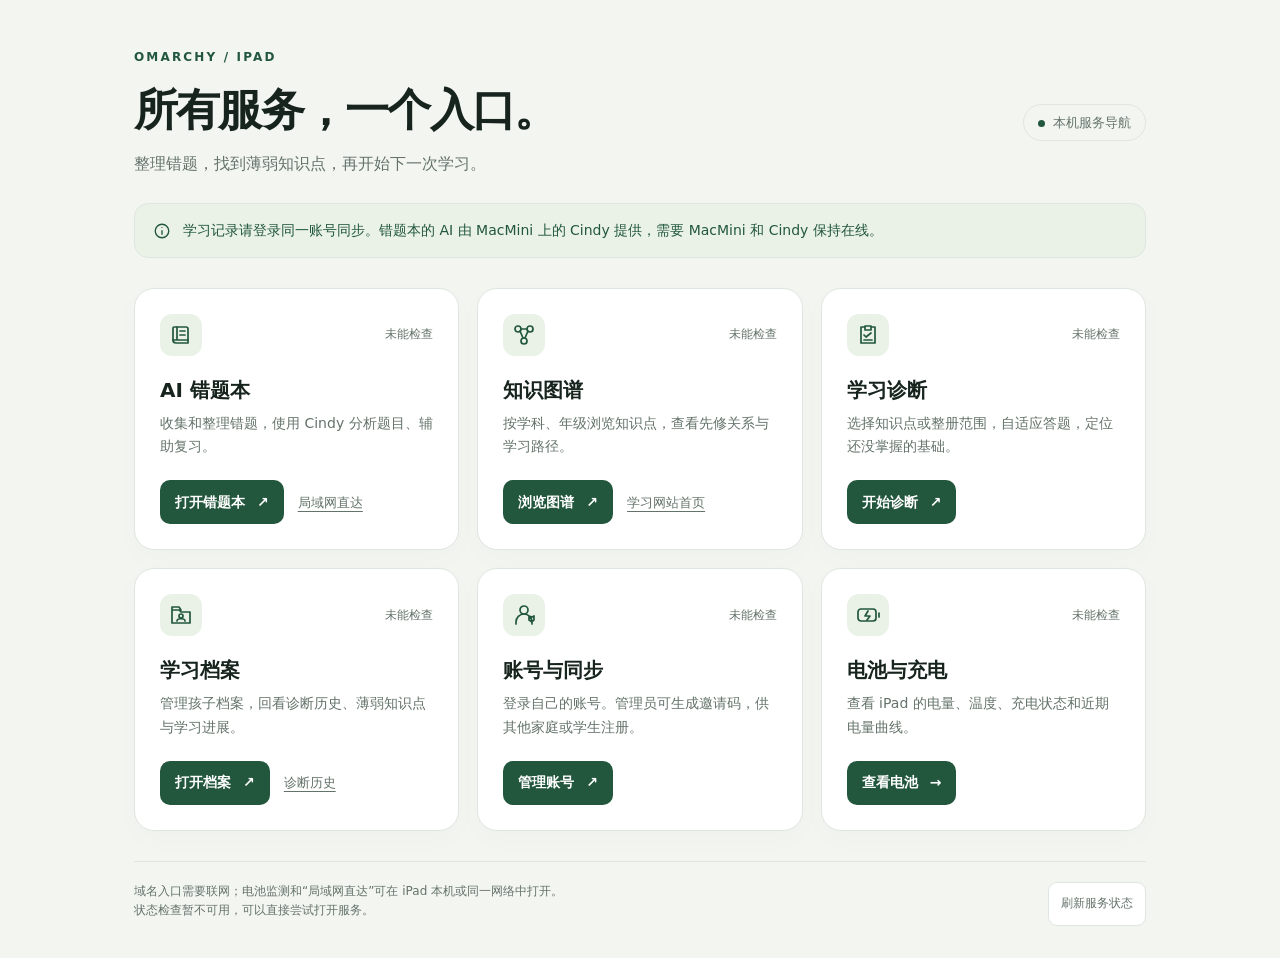
==== extras/ipad-services/omarchy-home.html @ 7aae1955 "Add local Omarchy service homepage and application shortcut Assisted-by: Cindy (https://cindy.app)" ====
<!doctype html>
<html lang="zh-CN">
<head>
<meta charset="utf-8"><meta name="viewport" content="width=device-width,initial-scale=1">
<meta name="color-scheme" content="light dark"><title>Omarchy · 服务首页</title>
<link rel="icon" href="data:image/svg+xml,%3Csvg xmlns='http://www.w3.org/2000/svg' viewBox='0 0 64 64'%3E%3Crect width='64' height='64' rx='16' fill='%23134134'/%3E%3Cpath d='M16 21h32v24H16zM24 13v16M40 13v16M25 38h14' fill='none' stroke='white' stroke-width='4' stroke-linecap='round'/%3E%3C/svg%3E">
<style>
:root{--page:#f3f5f1;--card:#fff;--ink:#17241e;--muted:#64736a;--line:#dfe6df;--accent:#22573d;--tint:#eaf2e8;--shadow:0 8px 30px #17241e05}
*{box-sizing:border-box}body{margin:0;background:var(--page);color:var(--ink);font:16px/1.65 system-ui,-apple-system,"Noto Sans CJK SC",sans-serif}a{color:inherit}a:focus-visible,button:focus-visible{outline:3px solid var(--accent);outline-offset:5px}main{max-width:1060px;margin:auto;padding:48px 24px 32px}.eyebrow{font-size:12px;letter-spacing:.18em;font-weight:700;color:var(--accent)}.masthead{display:flex;justify-content:space-between;gap:20px;align-items:center}h1{font-size:clamp(30px,5vw,44px);line-height:1.25;letter-spacing:-.04em;margin:14px 0}header p{margin:0;color:var(--muted);max-width:620px}.device{border:1px solid var(--line);border-radius:999px;padding:7px 14px;white-space:nowrap;font-size:13px;color:var(--muted)}.device:before{content:"";display:inline-block;width:7px;height:7px;background:var(--accent);border-radius:50%;margin-right:8px}.intro{margin:26px 0 30px;padding:15px 18px;border:1px solid var(--line);border-radius:14px;display:flex;gap:12px;align-items:flex-start;background:var(--tint);font-size:14px;color:var(--accent)}.intro svg{flex:none;margin-top:3px}.grid{display:grid;grid-template-columns:repeat(3,minmax(0,1fr));gap:18px}.card{display:flex;flex-direction:column;align-items:flex-start;background:var(--card);border:1px solid var(--line);border-radius:20px;padding:25px;box-shadow:var(--shadow);min-width:0}.card-top{display:flex;align-items:center;justify-content:space-between;width:100%;gap:8px}.icon{width:42px;height:42px;display:grid;place-items:center;border-radius:12px;background:var(--tint);color:var(--accent)}.icon svg{width:24px;height:24px;fill:none;stroke:currentColor;stroke-width:1.7;stroke-linejoin:round;stroke-linecap:round}.state{font-size:12px;white-space:nowrap;color:var(--muted)}.state[data-ok="true"]{color:var(--accent)}.state[data-ok="false"]{color:#9b4b26}.card h2{font-size:20px;line-height:1.4;margin:20px 0 8px}.card p{font-size:14px;color:var(--muted);margin:0 0 22px;flex:1}.links{display:flex;align-items:center;gap:14px;flex-wrap:wrap}.primary{font-size:14px;font-weight:650;background:var(--accent);color:#fff;text-decoration:none;border-radius:10px;padding:10px 15px;min-height:44px;display:inline-flex;align-items:center;gap:12px}.primary:hover{filter:brightness(1.12)}.secondary{font-size:13px;text-underline-offset:4px;min-height:44px;display:inline-flex;align-items:center;color:var(--muted)}footer{border-top:1px solid var(--line);margin-top:30px;padding-top:20px;display:flex;justify-content:space-between;gap:16px;align-items:flex-start;color:var(--muted);font-size:12px}footer p{margin:0;max-width:680px}.refresh{font:inherit;color:var(--muted);border:1px solid var(--line);padding:8px 12px;border-radius:9px;background:var(--card);cursor:pointer;min-height:44px;white-space:nowrap}
@media(max-width:900px){.grid{grid-template-columns:repeat(2,minmax(0,1fr))}}
@media(max-width:580px){main{padding:30px 16px 22px}.masthead{display:block}.device{display:inline-block;margin-top:20px}.grid{grid-template-columns:1fr;gap:14px}.card{padding:22px}.intro{margin:22px 0}.card p{margin-bottom:18px}footer{display:block}.refresh{margin-top:15px}}
@media(prefers-color-scheme:dark){:root{--page:#141b17;--card:#1b2520;--ink:#e7eee8;--muted:#a0afa5;--line:#34443a;--accent:#9bd0a9;--tint:#263a2d;--shadow:none}.primary{background:#9bd0a9;color:#14271a}.state[data-ok="false"]{color:#f0b28f}}
</style>
</head>
<body><main>
<header><div class="eyebrow">OMARCHY / IPAD</div><div class="masthead"><div><h1>所有服务，一个入口。</h1><p>整理错题，找到薄弱知识点，再开始下一次学习。</p></div><span class="device">本机服务导航</span></div></header>
<aside class="intro"><svg width="18" height="18" viewBox="0 0 24 24" fill="none" stroke="currentColor" stroke-width="1.8" aria-hidden="true"><circle cx="12" cy="12" r="9"/><path d="M12 11v6m0-10v1"/></svg><span>学习记录请登录同一账号同步。错题本的 AI 由 MacMini 上的 Cindy 提供，需要 MacMini 和 Cindy 保持在线。</span></aside>
<section class="grid" aria-label="服务入口">
<article class="card"><div class="card-top"><span class="icon"><svg viewBox="0 0 24 24" aria-hidden="true"><path d="M5 4h12a2 2 0 0 1 2 2v14H7a3 3 0 0 1-3-3V5a1 1 0 0 1 1-1Z"/><path d="M8 4v12m3-8h5m-5 4h5M4 17h15"/></svg></span><span class="state" data-service="notebook">检查中</span></div><h2>AI 错题本</h2><p>收集和整理错题，使用 Cindy 分析题目、辅助复习。</p><div class="links"><a class="primary" href="https://ctb.ghtxx.cn">打开错题本 <span aria-hidden="true">↗</span></a><a class="secondary" data-local-port="3000" href="http://127.0.0.1:3000">局域网直达</a></div></article>
<article class="card"><div class="card-top"><span class="icon"><svg viewBox="0 0 24 24" aria-hidden="true"><circle cx="6" cy="6" r="3"/><circle cx="18" cy="6" r="3"/><circle cx="12" cy="18" r="3"/><path d="m8 8 3 7m5-7-3 7M9 6h6"/></svg></span><span class="state" data-service="taxonomy">检查中</span></div><h2>知识图谱</h2><p>按学科、年级浏览知识点，查看先修关系与学习路径。</p><div class="links"><a class="primary" href="https://math.ghtxx.cn/explore/">浏览图谱 <span aria-hidden="true">↗</span></a><a class="secondary" href="https://math.ghtxx.cn/">学习网站首页</a></div></article>
<article class="card"><div class="card-top"><span class="icon"><svg viewBox="0 0 24 24" aria-hidden="true"><path d="M9 4H5v16h14V4h-4M9 3h6v4H9zM8 12l2 2 5-4m-7 7h8"/></svg></span><span class="state" data-service="taxonomy">检查中</span></div><h2>学习诊断</h2><p>选择知识点或整册范围，自适应答题，定位还没掌握的基础。</p><div class="links"><a class="primary" href="https://math.ghtxx.cn/diagnose/">开始诊断 <span aria-hidden="true">↗</span></a></div></article>
<article class="card"><div class="card-top"><span class="icon"><svg viewBox="0 0 24 24" aria-hidden="true"><path d="M3 7h7l2 2h9v11H3zM3 7V4h7l2 3"/><circle cx="12" cy="13" r="2"/><path d="M8 18c0-3 8-3 8 0"/></svg></span><span class="state" data-service="taxonomy">检查中</span></div><h2>学习档案</h2><p>管理孩子档案，回看诊断历史、薄弱知识点与学习进展。</p><div class="links"><a class="primary" href="https://math.ghtxx.cn/children/">打开档案 <span aria-hidden="true">↗</span></a><a class="secondary" href="https://math.ghtxx.cn/children/history.html">诊断历史</a></div></article>
<article class="card"><div class="card-top"><span class="icon"><svg viewBox="0 0 24 24" aria-hidden="true"><circle cx="12" cy="7" r="4"/><path d="M4 21v-2a8 8 0 0 1 16 0v2M17 13l3 1 2-1v4l-2 2-3-2z"/></svg></span><span class="state" data-service="taxonomy">检查中</span></div><h2>账号与同步</h2><p>登录自己的账号。管理员可生成邀请码，供其他家庭或学生注册。</p><div class="links"><a class="primary" href="https://math.ghtxx.cn/account.html">管理账号 <span aria-hidden="true">↗</span></a></div></article>
<article class="card"><div class="card-top"><span class="icon"><svg viewBox="0 0 24 24" aria-hidden="true"><rect x="2" y="6" width="18" height="12" rx="3"/><path d="M23 10v4M12 8l-3 5h5l-3 4"/></svg></span><span class="state" data-service="battery">检查中</span></div><h2>电池与充电</h2><p>查看 iPad 的电量、温度、充电状态和近期电量曲线。</p><div class="links"><a class="primary" data-local-port="3001" href="http://127.0.0.1:3001">查看电池 <span aria-hidden="true">→</span></a></div></article>
</section>
<footer><div><p>域名入口需要联网；电池监测和“局域网直达”可在 iPad 本机或同一网络中打开。</p><p id="checked">正在检查本机服务…</p></div><button class="refresh" id="refresh" type="button">刷新服务状态</button></footer>
</main><script>
document.querySelectorAll('[data-local-port]').forEach(a=>{const u=new URL(location.href);u.protocol='http:';u.port=a.dataset.localPort;u.pathname='/';u.search='';u.hash='';a.href=u.href;});
let checking=false;
async function refresh(){
 if(checking)return;checking=true;const button=document.getElementById('refresh');button.disabled=true;
 const controller=new AbortController(),timer=setTimeout(()=>controller.abort(),5000);
 try{const r=await fetch('/api/status',{cache:'no-store',signal:controller.signal});if(!r.ok)throw Error('status');const d=await r.json();
  document.querySelectorAll('[data-service]').forEach(e=>{const ok=d.services[e.dataset.service]?.ok===true;const label=ok?'本机正常':'暂不可达';if(e.textContent!==label)e.textContent=label;e.dataset.ok=String(ok);});
  document.getElementById('checked').textContent='本机状态检查于 '+new Date().toLocaleTimeString('zh-CN',{hour:'2-digit',minute:'2-digit'})+' · 每 30 秒更新';
 }catch(_){document.querySelectorAll('[data-service]').forEach(e=>{e.textContent='未能检查';delete e.dataset.ok;});document.getElementById('checked').textContent='状态检查暂不可用，可以直接尝试打开服务。';}
 finally{clearTimeout(timer);button.disabled=false;checking=false;}
}
document.getElementById('refresh').addEventListener('click',refresh);refresh();setInterval(()=>{if(!document.hidden)refresh();},30000);
</script></body></html>
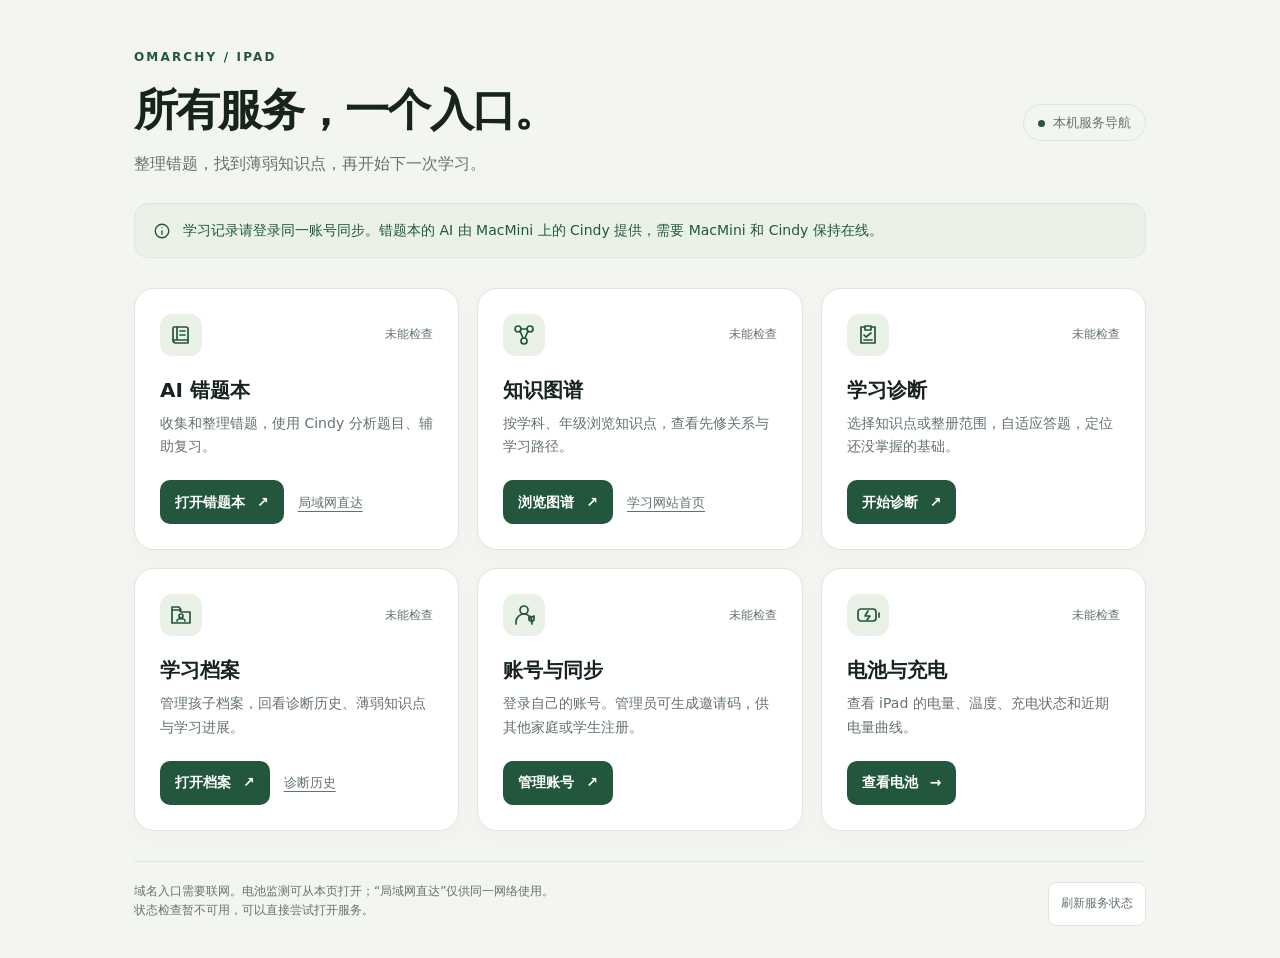
==== commit c3e671f5: "Publish iPad service homepage through Cloudflare with working battery links Assisted-by: Cindy (http" ====
--- a/extras/ipad-services/omarchy-home.html
+++ b/extras/ipad-services/omarchy-home.html
@@ -21,11 +21,11 @@
 <article class="card"><div class="card-top"><span class="icon"><svg viewBox="0 0 24 24" aria-hidden="true"><path d="M9 4H5v16h14V4h-4M9 3h6v4H9zM8 12l2 2 5-4m-7 7h8"/></svg></span><span class="state" data-service="taxonomy">检查中</span></div><h2>学习诊断</h2><p>选择知识点或整册范围，自适应答题，定位还没掌握的基础。</p><div class="links"><a class="primary" href="https://math.ghtxx.cn/diagnose/">开始诊断 <span aria-hidden="true">↗</span></a></div></article>
 <article class="card"><div class="card-top"><span class="icon"><svg viewBox="0 0 24 24" aria-hidden="true"><path d="M3 7h7l2 2h9v11H3zM3 7V4h7l2 3"/><circle cx="12" cy="13" r="2"/><path d="M8 18c0-3 8-3 8 0"/></svg></span><span class="state" data-service="taxonomy">检查中</span></div><h2>学习档案</h2><p>管理孩子档案，回看诊断历史、薄弱知识点与学习进展。</p><div class="links"><a class="primary" href="https://math.ghtxx.cn/children/">打开档案 <span aria-hidden="true">↗</span></a><a class="secondary" href="https://math.ghtxx.cn/children/history.html">诊断历史</a></div></article>
 <article class="card"><div class="card-top"><span class="icon"><svg viewBox="0 0 24 24" aria-hidden="true"><circle cx="12" cy="7" r="4"/><path d="M4 21v-2a8 8 0 0 1 16 0v2M17 13l3 1 2-1v4l-2 2-3-2z"/></svg></span><span class="state" data-service="taxonomy">检查中</span></div><h2>账号与同步</h2><p>登录自己的账号。管理员可生成邀请码，供其他家庭或学生注册。</p><div class="links"><a class="primary" href="https://math.ghtxx.cn/account.html">管理账号 <span aria-hidden="true">↗</span></a></div></article>
-<article class="card"><div class="card-top"><span class="icon"><svg viewBox="0 0 24 24" aria-hidden="true"><rect x="2" y="6" width="18" height="12" rx="3"/><path d="M23 10v4M12 8l-3 5h5l-3 4"/></svg></span><span class="state" data-service="battery">检查中</span></div><h2>电池与充电</h2><p>查看 iPad 的电量、温度、充电状态和近期电量曲线。</p><div class="links"><a class="primary" data-local-port="3001" href="http://127.0.0.1:3001">查看电池 <span aria-hidden="true">→</span></a></div></article>
+<article class="card"><div class="card-top"><span class="icon"><svg viewBox="0 0 24 24" aria-hidden="true"><rect x="2" y="6" width="18" height="12" rx="3"/><path d="M23 10v4M12 8l-3 5h5l-3 4"/></svg></span><span class="state" data-service="battery">检查中</span></div><h2>电池与充电</h2><p>查看 iPad 的电量、温度、充电状态和近期电量曲线。</p><div class="links"><a class="primary" href="/battery/">查看电池 <span aria-hidden="true">→</span></a></div></article>
 </section>
-<footer><div><p>域名入口需要联网；电池监测和“局域网直达”可在 iPad 本机或同一网络中打开。</p><p id="checked">正在检查本机服务…</p></div><button class="refresh" id="refresh" type="button">刷新服务状态</button></footer>
+<footer><div><p>域名入口需要联网。电池监测可从本页打开；“局域网直达”仅供同一网络使用。</p><p id="checked">正在检查本机服务…</p></div><button class="refresh" id="refresh" type="button">刷新服务状态</button></footer>
 </main><script>
-document.querySelectorAll('[data-local-port]').forEach(a=>{const u=new URL(location.href);u.protocol='http:';u.port=a.dataset.localPort;u.pathname='/';u.search='';u.hash='';a.href=u.href;});
+document.querySelectorAll('[data-local-port]').forEach(a=>{if(location.protocol==='https:'||location.hostname==='ipad.lxj.ai'){a.remove();return;}const u=new URL(location.href);u.protocol='http:';u.port=a.dataset.localPort;u.pathname='/';u.search='';u.hash='';a.href=u.href;});
 let checking=false;
 async function refresh(){
  if(checking)return;checking=true;const button=document.getElementById('refresh');button.disabled=true;
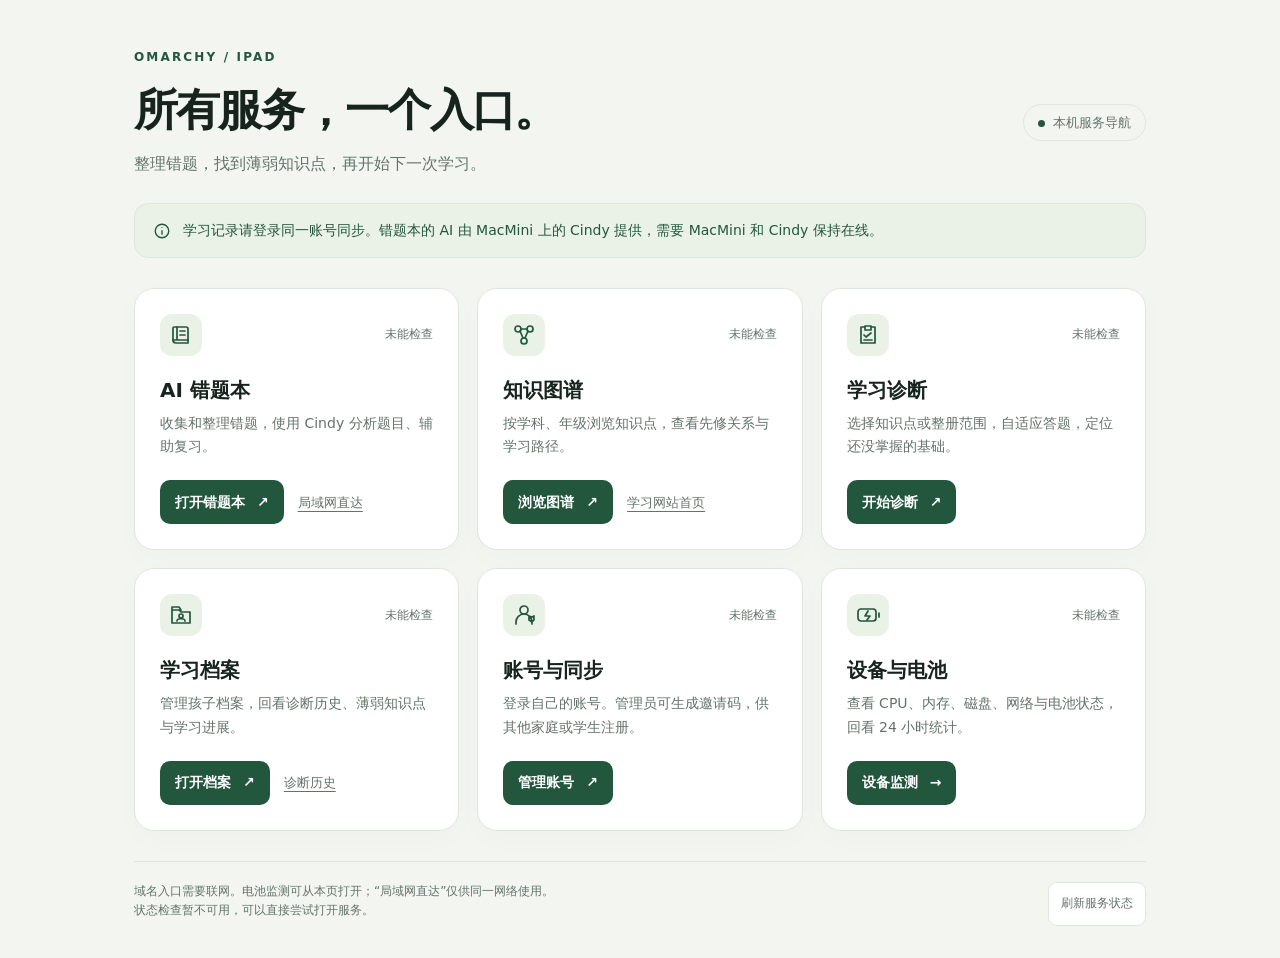
==== commit 3a98929c: "Add lightweight 24-hour system statistics to iPad monitoring Assisted-by: Cindy (https://cindy.app)" ====
--- a/extras/ipad-services/omarchy-home.html
+++ b/extras/ipad-services/omarchy-home.html
@@ -21,7 +21,7 @@
 <article class="card"><div class="card-top"><span class="icon"><svg viewBox="0 0 24 24" aria-hidden="true"><path d="M9 4H5v16h14V4h-4M9 3h6v4H9zM8 12l2 2 5-4m-7 7h8"/></svg></span><span class="state" data-service="taxonomy">检查中</span></div><h2>学习诊断</h2><p>选择知识点或整册范围，自适应答题，定位还没掌握的基础。</p><div class="links"><a class="primary" href="https://math.ghtxx.cn/diagnose/">开始诊断 <span aria-hidden="true">↗</span></a></div></article>
 <article class="card"><div class="card-top"><span class="icon"><svg viewBox="0 0 24 24" aria-hidden="true"><path d="M3 7h7l2 2h9v11H3zM3 7V4h7l2 3"/><circle cx="12" cy="13" r="2"/><path d="M8 18c0-3 8-3 8 0"/></svg></span><span class="state" data-service="taxonomy">检查中</span></div><h2>学习档案</h2><p>管理孩子档案，回看诊断历史、薄弱知识点与学习进展。</p><div class="links"><a class="primary" href="https://math.ghtxx.cn/children/">打开档案 <span aria-hidden="true">↗</span></a><a class="secondary" href="https://math.ghtxx.cn/children/history.html">诊断历史</a></div></article>
 <article class="card"><div class="card-top"><span class="icon"><svg viewBox="0 0 24 24" aria-hidden="true"><circle cx="12" cy="7" r="4"/><path d="M4 21v-2a8 8 0 0 1 16 0v2M17 13l3 1 2-1v4l-2 2-3-2z"/></svg></span><span class="state" data-service="taxonomy">检查中</span></div><h2>账号与同步</h2><p>登录自己的账号。管理员可生成邀请码，供其他家庭或学生注册。</p><div class="links"><a class="primary" href="https://math.ghtxx.cn/account.html">管理账号 <span aria-hidden="true">↗</span></a></div></article>
-<article class="card"><div class="card-top"><span class="icon"><svg viewBox="0 0 24 24" aria-hidden="true"><rect x="2" y="6" width="18" height="12" rx="3"/><path d="M23 10v4M12 8l-3 5h5l-3 4"/></svg></span><span class="state" data-service="battery">检查中</span></div><h2>电池与充电</h2><p>查看 iPad 的电量、温度、充电状态和近期电量曲线。</p><div class="links"><a class="primary" href="/battery/">查看电池 <span aria-hidden="true">→</span></a></div></article>
+<article class="card"><div class="card-top"><span class="icon"><svg viewBox="0 0 24 24" aria-hidden="true"><rect x="2" y="6" width="18" height="12" rx="3"/><path d="M23 10v4M12 8l-3 5h5l-3 4"/></svg></span><span class="state" data-service="battery">检查中</span></div><h2>设备与电池</h2><p>查看 CPU、内存、磁盘、网络与电池状态，回看 24 小时统计。</p><div class="links"><a class="primary" href="/battery/">设备监测 <span aria-hidden="true">→</span></a></div></article>
 </section>
 <footer><div><p>域名入口需要联网。电池监测可从本页打开；“局域网直达”仅供同一网络使用。</p><p id="checked">正在检查本机服务…</p></div><button class="refresh" id="refresh" type="button">刷新服务状态</button></footer>
 </main><script>
